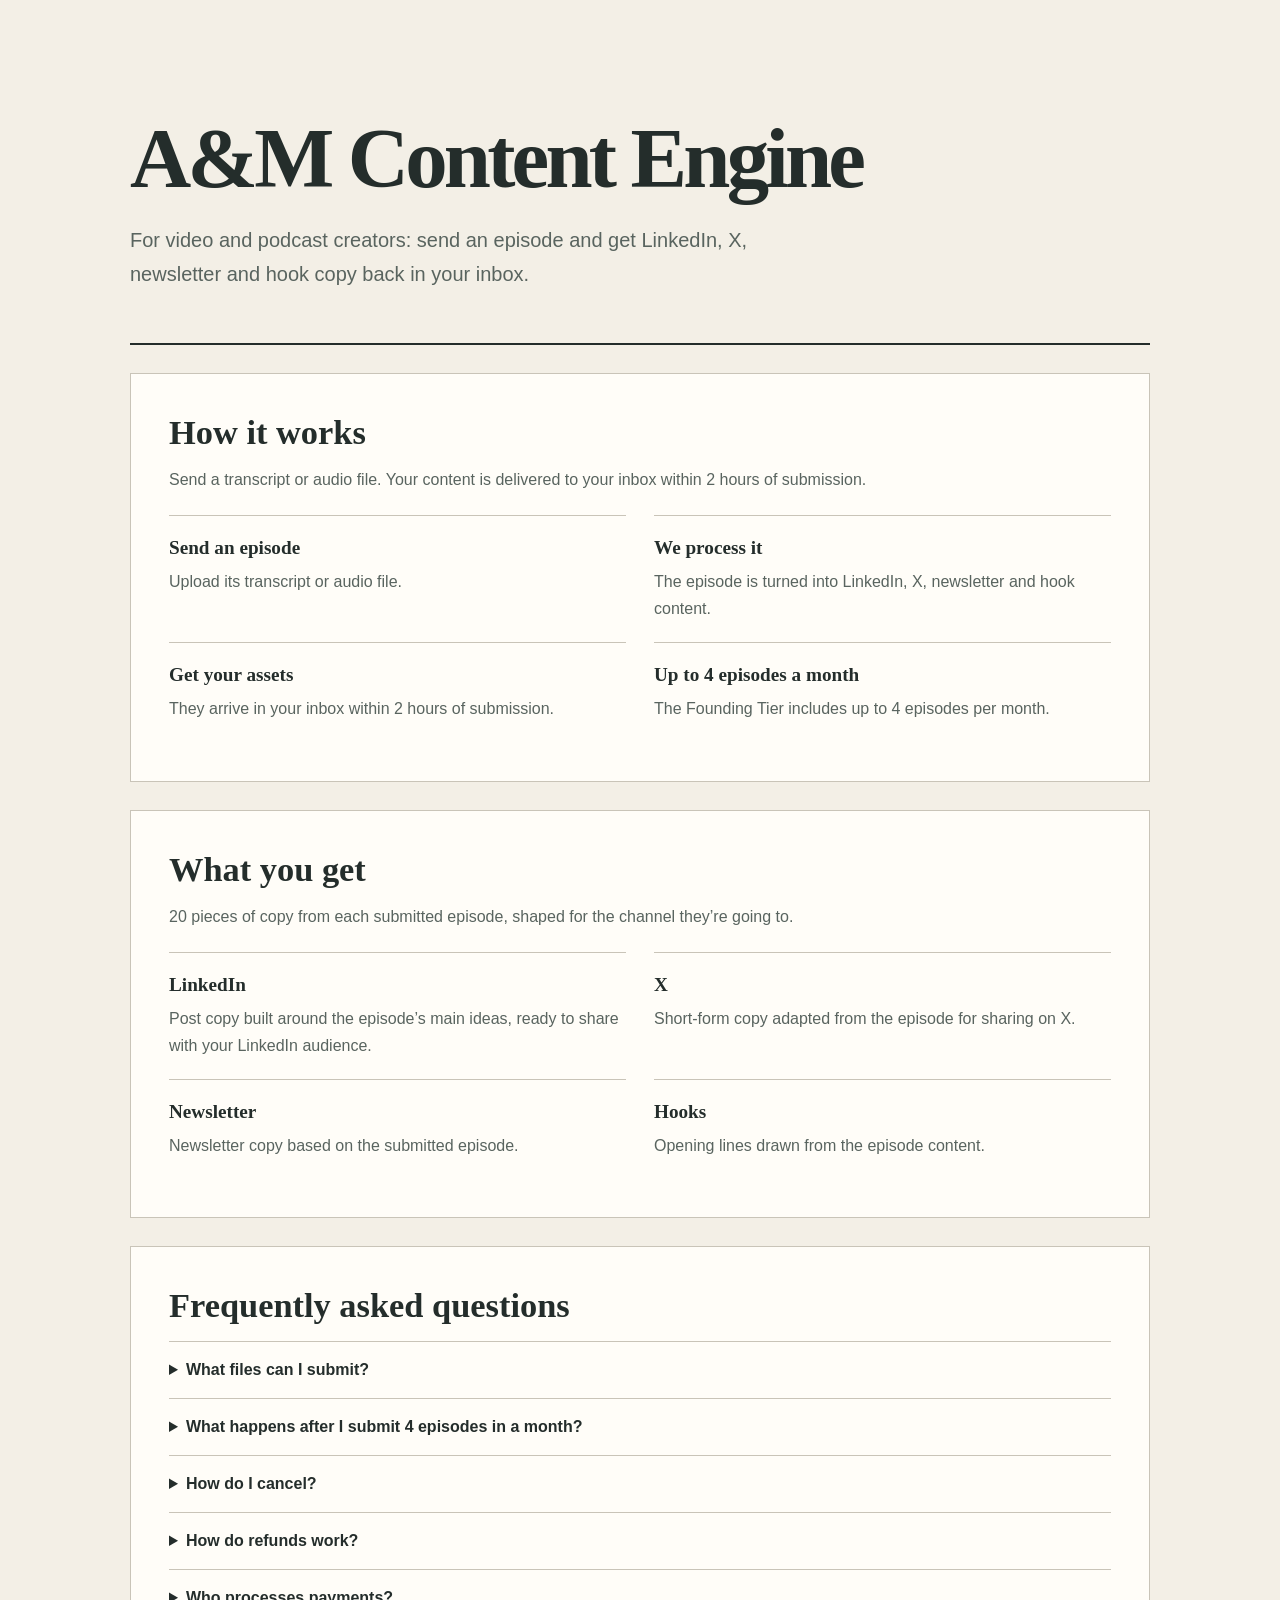
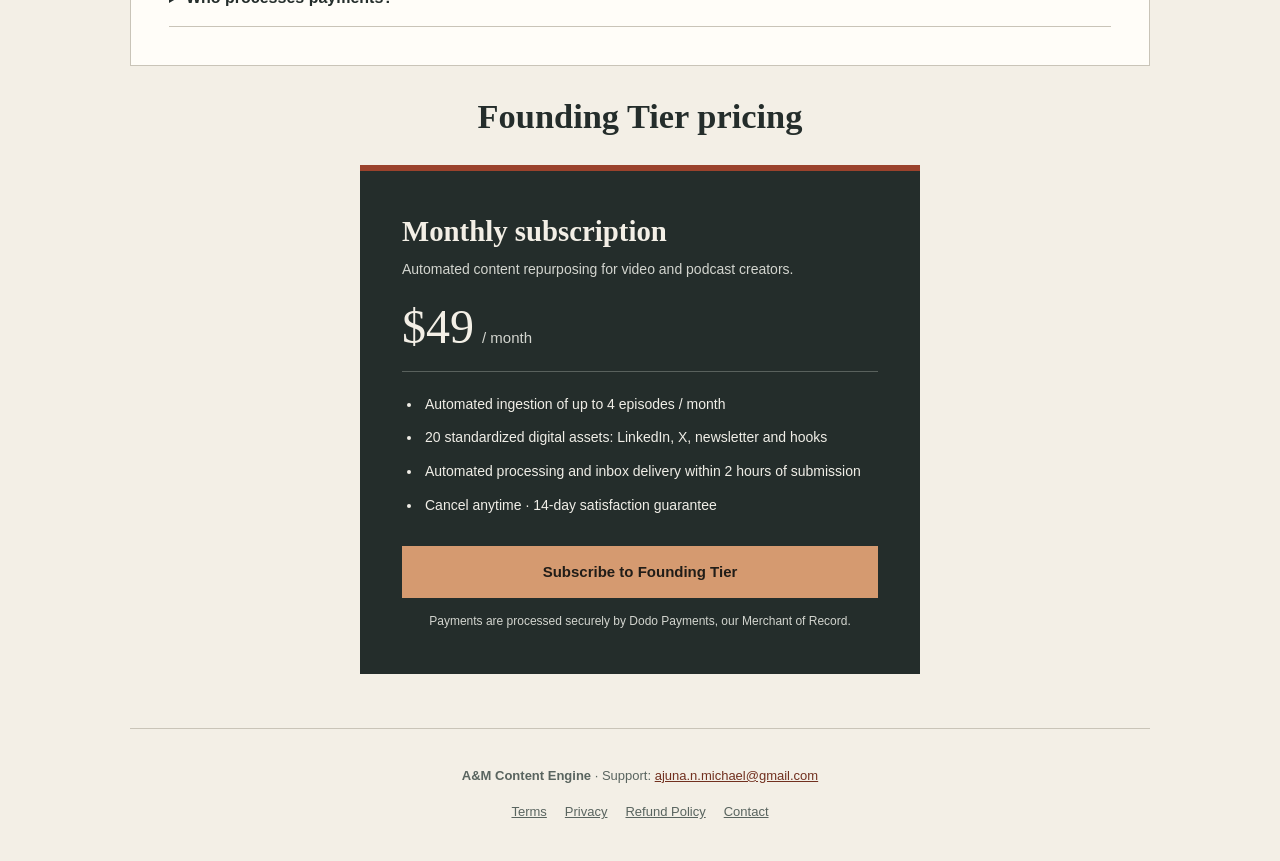
==== index.html @ dd45c7aa "Refresh content engine page design and copy" ====
<!DOCTYPE html>
<html lang="en">
<head>
  <meta charset="UTF-8">
  <meta name="viewport" content="width=device-width, initial-scale=1.0">
  <meta name="description" content="Turn long-form video and podcast episodes into LinkedIn, X, newsletter and hook content. Founding Tier: $49/month.">
  <title>A&amp;M Content Engine — Founding Tier</title>
  <style>
    :root {
      --paper: #f3efe6;
      --surface: #fffdf8;
      --ink: #242d2b;
      --muted: #59645f;
      --accent: #9a422c;
      --accent-dark: #71301f;
      --line: #c9c4b8;
      --soft: #e8e2d6;
    }
    * { box-sizing: border-box; }
    html { scroll-behavior: smooth; }
    body {
      margin: 0;
      min-height: 100vh;
      padding: 28px;
      background: var(--paper);
      color: var(--ink);
      font-family: "Trebuchet MS", Arial, sans-serif;
      line-height: 1.6;
    }
    h1, h2, h3, .price { font-family: Georgia, "Times New Roman", serif; }
    a { color: var(--accent-dark); }
    a:focus-visible, summary:focus-visible {
      outline: 3px solid var(--accent);
      outline-offset: 4px;
      border-radius: 2px;
    }
    main, .site-footer { width: min(100%, 1020px); margin-inline: auto; }
    .hero { padding: clamp(42px, 8vw, 88px) 0 52px; border-bottom: 2px solid var(--ink); }
    h1 { max-width: 760px; font-size: clamp(2.6rem, 7vw, 5.3rem); line-height: 1; letter-spacing: -.045em; margin: 0 0 22px; }
    .hero p { max-width: 690px; color: var(--muted); font-size: clamp(1.05rem, 2vw, 1.25rem); line-height: 1.7; margin: 0; }
    .section { margin: 28px 0; padding: clamp(22px, 4vw, 38px); background: var(--surface); border: 1px solid var(--line); }
    h2 { font-size: clamp(1.65rem, 3vw, 2.15rem); line-height: 1.2; margin: 0 0 14px; }
    h3 { font-size: 1.2rem; line-height: 1.3; margin: 0 0 8px; }
    .section-intro, .content-card p, .faq p { color: var(--muted); line-height: 1.65; }
    .section-intro { max-width: 720px; margin: 0; }
    .steps, .asset-grid { display: grid; grid-template-columns: repeat(2, minmax(0, 1fr)); gap: 0 28px; margin-top: 22px; }
    .content-card { min-width: 0; padding: 20px 0; border-top: 1px solid var(--line); }
    .content-card p { margin: 0; }
    .faq-list { display: grid; gap: 0; }
    details { border-top: 1px solid var(--line); padding: 16px 0; }
    details:last-child { border-bottom: 1px solid var(--line); }
    summary { cursor: pointer; font-weight: 700; line-height: 1.5; }
    details p { margin: 10px 0 0; }
    .pricing-wrap { display: flex; justify-content: center; padding: 10px 0 30px; }
    .card { width: 100%; max-width: 560px; padding: clamp(24px, 5vw, 42px); background: var(--ink); color: var(--paper); border-top: 6px solid var(--accent); }
    .card h3 { font-size: 1.8rem; margin: 0 0 8px; }
    .description { color: #d3d5cf; font-size: 14px; line-height: 1.6; margin: 0 0 22px; }
    .price-box { display: flex; align-items: baseline; gap: 8px; margin-bottom: 22px; padding-bottom: 20px; border-bottom: 1px solid #59615d; }
    .price { font-size: 3rem; line-height: 1; }
    .period { color: #d3d5cf; font-size: 15px; }
    .features { margin: 0 0 30px; padding-left: 20px; display: flex; flex-direction: column; gap: 12px; }
    .features li { padding-left: 3px; color: #f0eee7; font-size: 14px; line-height: 1.55; }
    .btn { display: block; width: 100%; padding: 14px 20px; background: #d59a70; color: #211d18; font-size: 15px; font-weight: 700; text-align: center; text-decoration: none; transition: background .15s ease-in-out; }
    .btn:hover, .btn:focus-visible { background: #efb58a; }
    .footer-note { margin: 14px 0 0; color: #d3d5cf; text-align: center; font-size: 12px; line-height: 1.6; }
    .site-footer { border-top: 1px solid var(--line); margin-top: 24px; padding: 22px 0 10px; text-align: center; color: var(--muted); font-size: 13px; line-height: 1.8; }
    .footer-links { display: flex; flex-wrap: wrap; justify-content: center; gap: 8px 18px; margin-top: 8px; }
    .footer-links a { color: var(--muted); }
    .footer-links a:hover, .footer-links a:focus-visible { color: var(--accent-dark); text-decoration-thickness: 2px; }
    @media (max-width: 600px) {
      body { padding: 16px; }
      .hero { padding-top: 42px; padding-bottom: 34px; }
      .steps, .asset-grid { grid-template-columns: 1fr; }
      .section { margin: 20px 0; }
    }
  </style>
</head>
<body>
  <main>
    <section class="hero" aria-labelledby="page-title">
      <h1 id="page-title">A&amp;M Content Engine</h1>
      <p>For video and podcast creators: send an episode and get LinkedIn, X, newsletter and hook copy back in your inbox.</p>
    </section>

    <section class="section" aria-labelledby="how-it-works">
      <h2 id="how-it-works">How it works</h2>
      <p class="section-intro">Send a transcript or audio file. Your content is delivered to your inbox within 2 hours of submission.</p>
      <div class="steps">
        <article class="content-card"><h3>Send an episode</h3><p>Upload its transcript or audio file.</p></article>
        <article class="content-card"><h3>We process it</h3><p>The episode is turned into LinkedIn, X, newsletter and hook content.</p></article>
        <article class="content-card"><h3>Get your assets</h3><p>They arrive in your inbox within 2 hours of submission.</p></article>
        <article class="content-card"><h3>Up to 4 episodes a month</h3><p>The Founding Tier includes up to 4 episodes per month.</p></article>
      </div>
    </section>

    <section class="section" aria-labelledby="what-you-get">
      <h2 id="what-you-get">What you get</h2>
      <p class="section-intro">20 pieces of copy from each submitted episode, shaped for the channel they’re going to.</p>
      <div class="asset-grid">
        <article class="content-card"><h3>LinkedIn</h3><p>Post copy built around the episode’s main ideas, ready to share with your LinkedIn audience.</p></article>
        <article class="content-card"><h3>X</h3><p>Short-form copy adapted from the episode for sharing on X.</p></article>
        <article class="content-card"><h3>Newsletter</h3><p>Newsletter copy based on the submitted episode.</p></article>
        <article class="content-card"><h3>Hooks</h3><p>Opening lines drawn from the episode content.</p></article>
      </div>
    </section>

    <section class="section faq" aria-labelledby="faq-heading">
      <h2 id="faq-heading">Frequently asked questions</h2>
      <div class="faq-list">
        <details><summary>What files can I submit?</summary><p>Upload an episode transcript or an audio file.</p></details>
        <details><summary>What happens after I submit 4 episodes in a month?</summary><p>The tier currently includes up to 4 episodes per month. Additional episodes are not included in that monthly allowance.</p></details>
        <details><summary>How do I cancel?</summary><p>You can cancel anytime.</p></details>
        <details><summary>How do refunds work?</summary><p>The plan includes a 14-day satisfaction guarantee. To request a refund, email <a href="mailto:ajuna.n.michael@gmail.com">ajuna.n.michael@gmail.com</a>.</p></details>
        <details><summary>Who processes payments?</summary><p>Dodo Payments processes payments as our Merchant of Record.</p></details>
      </div>
    </section>

    <section aria-labelledby="pricing-heading">
      <h2 id="pricing-heading" style="text-align:center; margin: 30px 0 18px;">Founding Tier pricing</h2>
      <div class="pricing-wrap">
        <div class="card">
          <h3>Monthly subscription</h3>
          <p class="description">Automated content repurposing for video and podcast creators.</p>
          <div class="price-box"><span class="price">$49</span><span class="period">/ month</span></div>
          <ul class="features">
            <li>Automated ingestion of up to 4 episodes / month</li>
            <li>20 standardized digital assets: LinkedIn, X, newsletter and hooks</li>
            <li>Automated processing and inbox delivery within 2 hours of submission</li>
            <li>Cancel anytime · 14-day satisfaction guarantee</li>
          </ul>
          <!-- This checkout button currently points to a test-mode link; replace it with the live Dodo Payments link. -->
          <a id="checkout-button" class="btn" href="https://test.checkout.dodopayments.com/buy/pdt_0NqdzqMUYh8PNbInUNU1d?quantity=1&amp;redirect_url=https://ajunamikedevs.github.io%2F">Subscribe to Founding Tier</a>
          <p class="footer-note">Payments are processed securely by Dodo Payments, our Merchant of Record.</p>
        </div>
      </div>
    </section>
  </main>
  <footer class="site-footer">
    <p><strong>A&amp;M Content Engine</strong> · Support: <a href="mailto:ajuna.n.michael@gmail.com">ajuna.n.michael@gmail.com</a></p>
    <nav class="footer-links" aria-label="Legal and support links">
      <a href="terms.html">Terms</a><a href="privacy.html">Privacy</a><a href="refunds.html">Refund Policy</a><a href="contact.html">Contact</a>
    </nav>
  </footer>
</body>
</html>
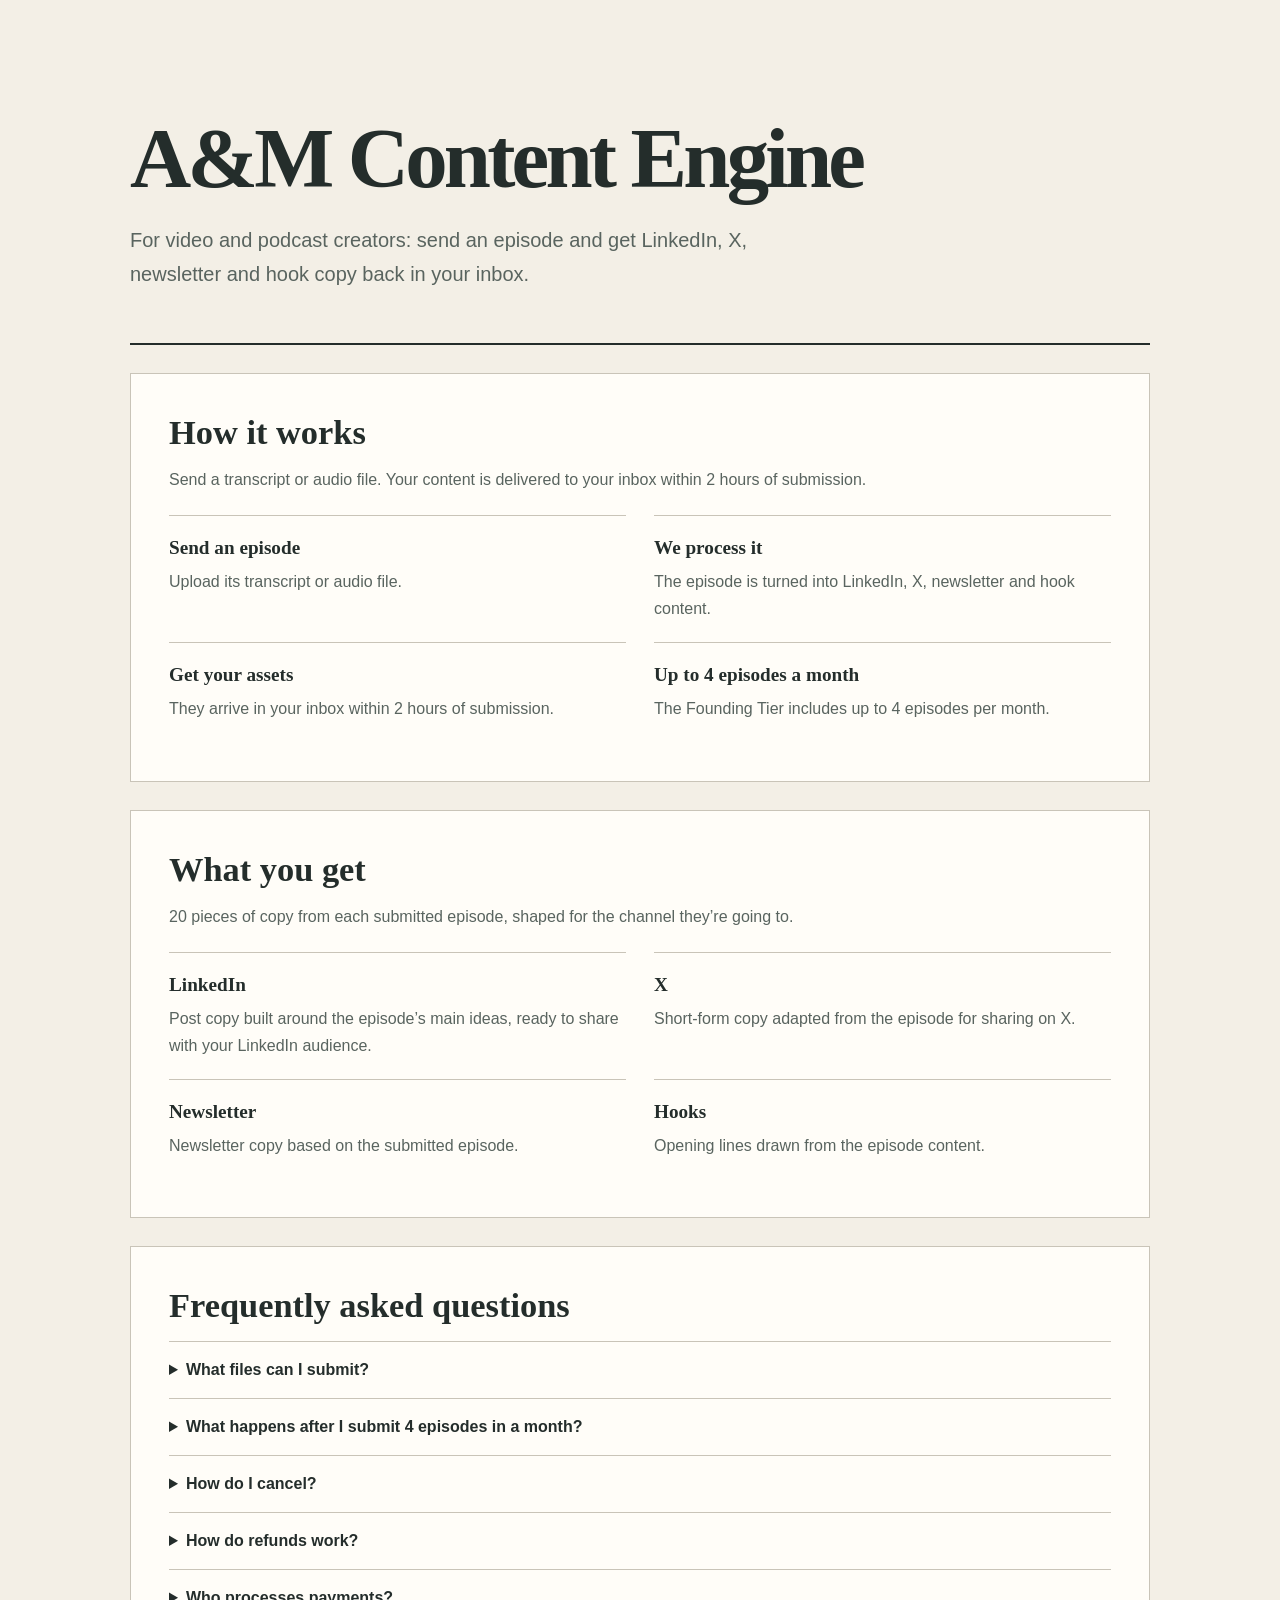
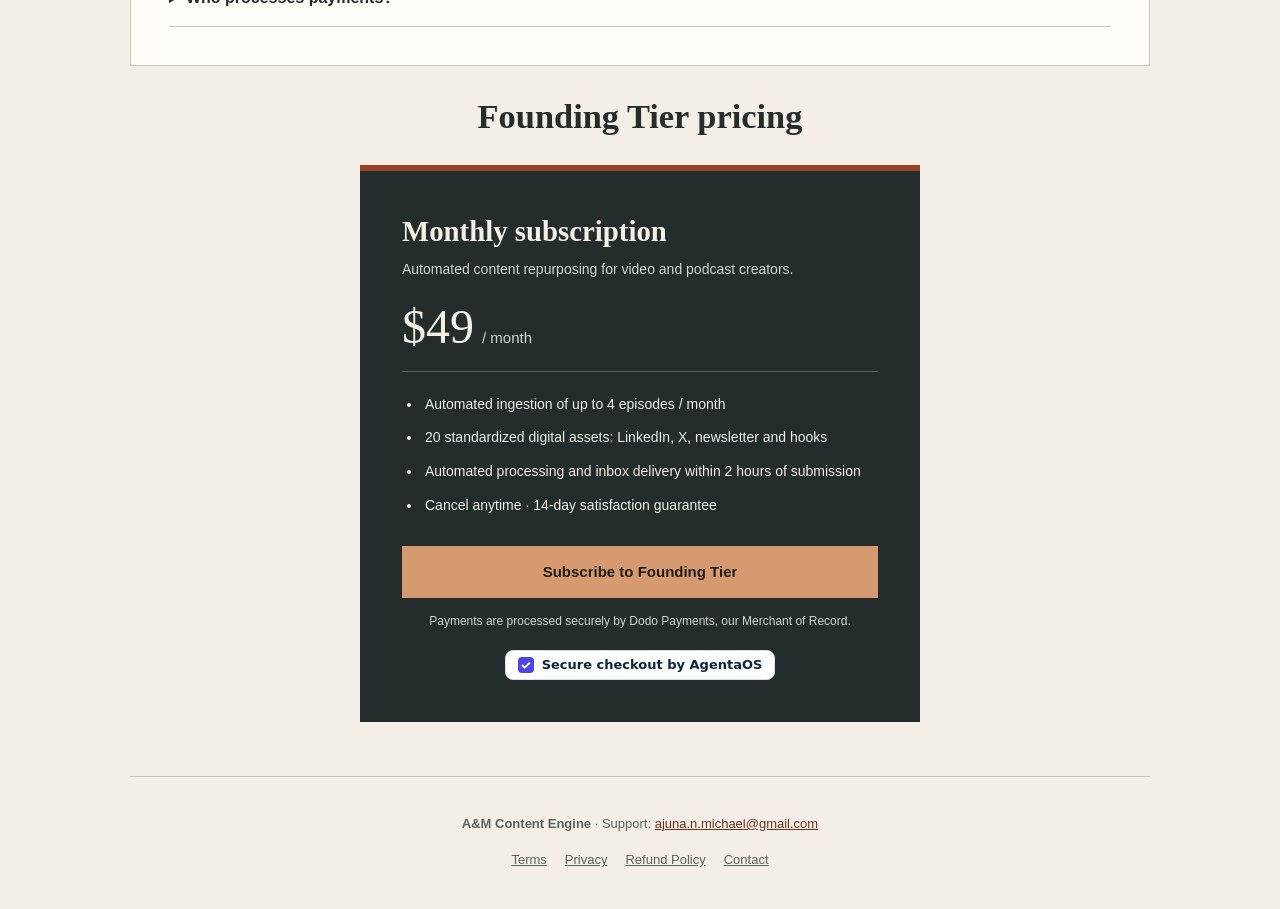
==== commit 34cefe27: "Add AgentaOS verification badge to pricing card" ====
--- a/index.html
+++ b/index.html
@@ -131,6 +131,9 @@
           <!-- This checkout button currently points to a test-mode link; replace it with the live Dodo Payments link. -->
           <a id="checkout-button" class="btn" href="https://test.checkout.dodopayments.com/buy/pdt_0NqdzqMUYh8PNbInUNU1d?quantity=1&amp;redirect_url=https://ajunamikedevs.github.io%2F">Subscribe to Founding Tier</a>
           <p class="footer-note">Payments are processed securely by Dodo Payments, our Merchant of Record.</p>
+          <div style="margin-top: 18px; display: flex; justify-content: center;">
+            <a href="https://agentaos.ai/?ref=badge&amp;m=484adb1f616f6763" data-agentaos-badge="484adb1f616f6763" title="Secure checkout by AgentaOS" style="display:inline-flex;align-items:center;gap:8px;padding:6px 12px;border:1px solid #d7dce5;border-radius:8px;background:#fff;color:#0a2540;font:600 13px/1 system-ui,sans-serif;text-decoration:none"><svg width="16" height="16" viewBox="0 0 16 16" aria-hidden="true"><rect width="16" height="16" rx="4" fill="#4f46e5"/><path d="M4.5 8.5l2.2 2.2L11.5 6" fill="none" stroke="#fff" stroke-width="1.8" stroke-linecap="round" stroke-linejoin="round"/></svg><span>Secure checkout by AgentaOS</span></a>
+          </div>
         </div>
       </div>
     </section>
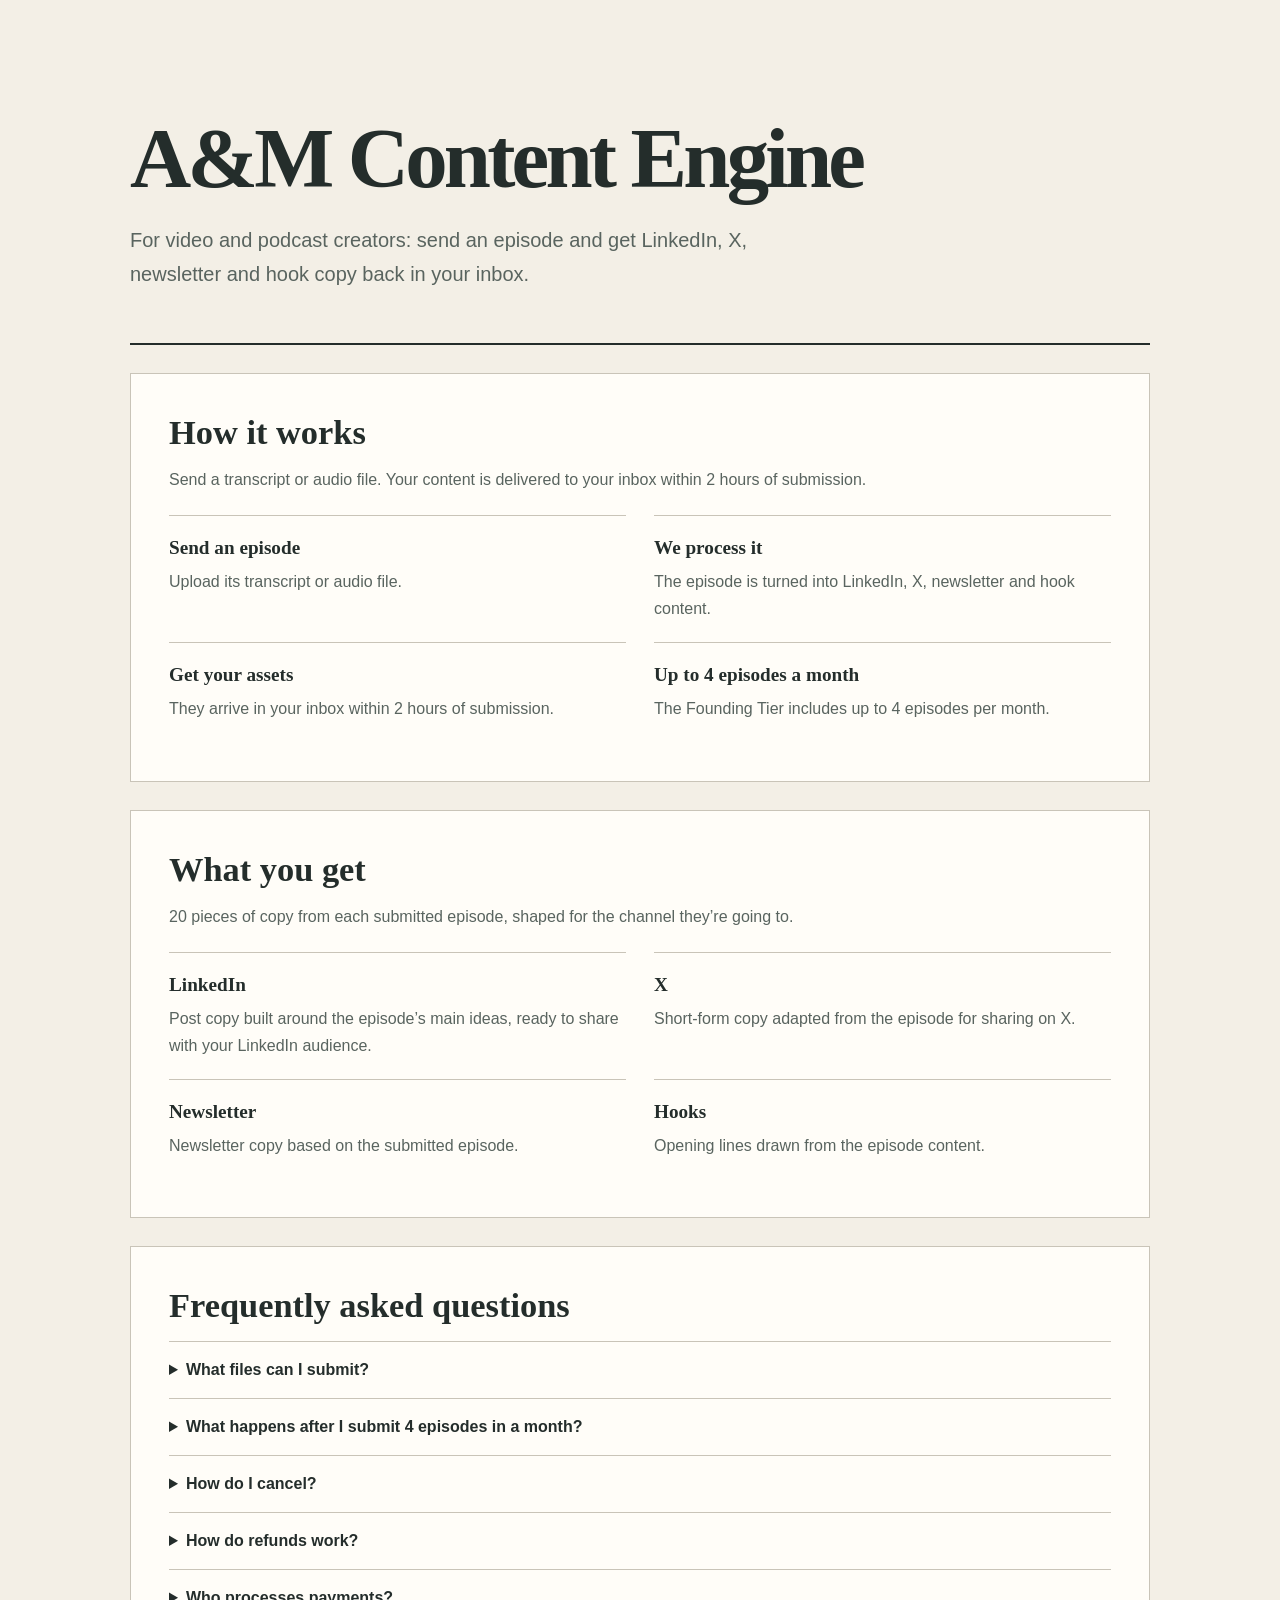
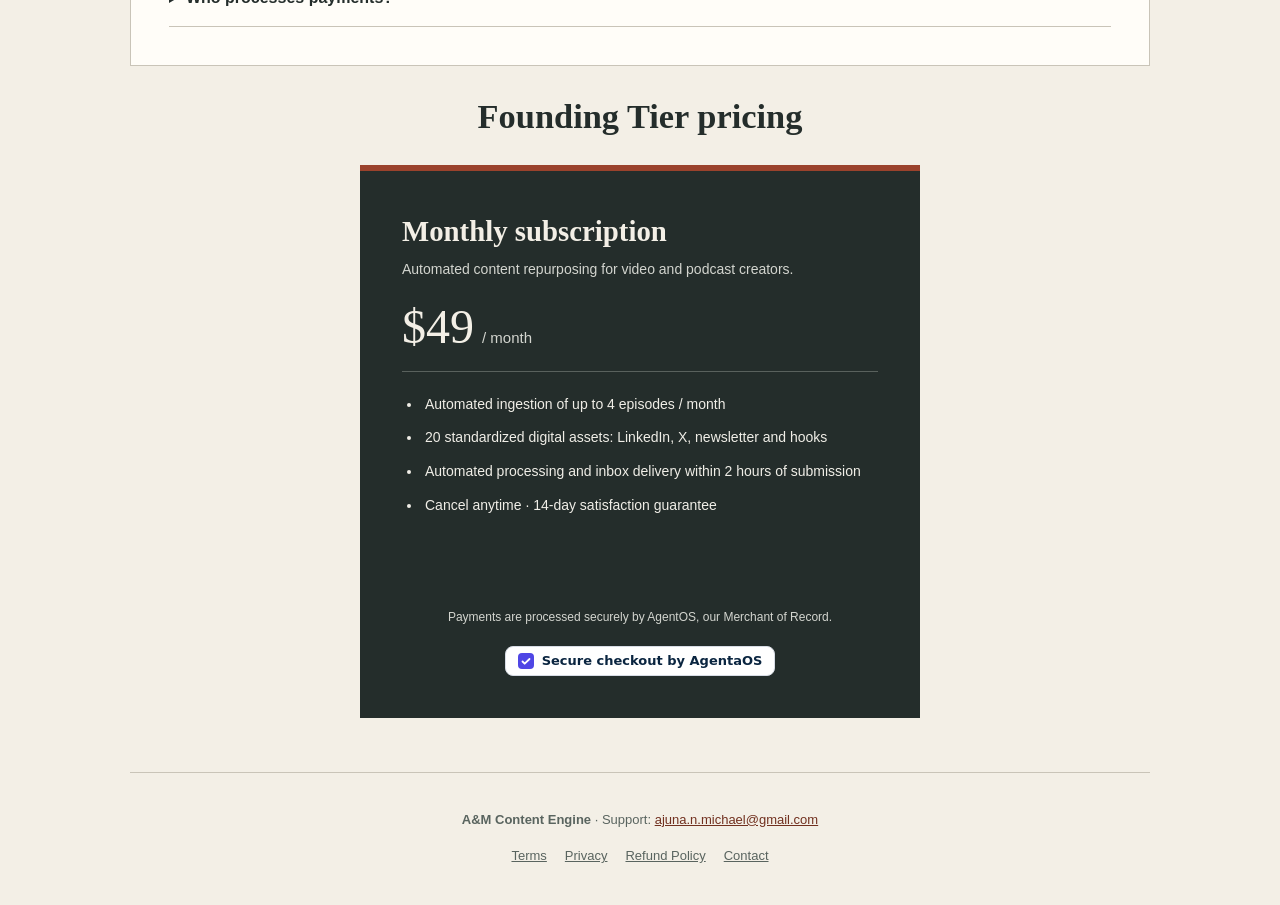
==== commit 6d1caee7: "Switch checkout and homepage payment references to AgentOS" ====
--- a/index.html
+++ b/index.html
@@ -60,9 +60,8 @@
     .period { color: #d3d5cf; font-size: 15px; }
     .features { margin: 0 0 30px; padding-left: 20px; display: flex; flex-direction: column; gap: 12px; }
     .features li { padding-left: 3px; color: #f0eee7; font-size: 14px; line-height: 1.55; }
-    .btn { display: block; width: 100%; padding: 14px 20px; background: #d59a70; color: #211d18; font-size: 15px; font-weight: 700; text-align: center; text-decoration: none; transition: background .15s ease-in-out; }
-    .btn:hover, .btn:focus-visible { background: #efb58a; }
     .footer-note { margin: 14px 0 0; color: #d3d5cf; text-align: center; font-size: 12px; line-height: 1.6; }
+    #checkout { min-height: 48px; }
     .site-footer { border-top: 1px solid var(--line); margin-top: 24px; padding: 22px 0 10px; text-align: center; color: var(--muted); font-size: 13px; line-height: 1.8; }
     .footer-links { display: flex; flex-wrap: wrap; justify-content: center; gap: 8px 18px; margin-top: 8px; }
     .footer-links a { color: var(--muted); }
@@ -111,7 +110,7 @@
         <details><summary>What happens after I submit 4 episodes in a month?</summary><p>The tier currently includes up to 4 episodes per month. Additional episodes are not included in that monthly allowance.</p></details>
         <details><summary>How do I cancel?</summary><p>You can cancel anytime.</p></details>
         <details><summary>How do refunds work?</summary><p>The plan includes a 14-day satisfaction guarantee. To request a refund, email <a href="mailto:ajuna.n.michael@gmail.com">ajuna.n.michael@gmail.com</a>.</p></details>
-        <details><summary>Who processes payments?</summary><p>Dodo Payments processes payments as our Merchant of Record.</p></details>
+        <details><summary>Who processes payments?</summary><p>AgentOS processes payments as our Merchant of Record.</p></details>
       </div>
     </section>
 
@@ -128,9 +127,12 @@
             <li>Automated processing and inbox delivery within 2 hours of submission</li>
             <li>Cancel anytime · 14-day satisfaction guarantee</li>
           </ul>
-          <!-- This checkout button currently points to a test-mode link; replace it with the live Dodo Payments link. -->
-          <a id="checkout-button" class="btn" href="https://test.checkout.dodopayments.com/buy/pdt_0NqdzqMUYh8PNbInUNU1d?quantity=1&amp;redirect_url=https://ajunamikedevs.github.io%2F">Subscribe to Founding Tier</a>
-          <p class="footer-note">Payments are processed securely by Dodo Payments, our Merchant of Record.</p>
+          <div id="checkout"></div>
+          <script src="https://app.agentaos.ai/v1/agentaos.js"></script>
+          <script>
+            AgentaOS.checkout.open({ link: 'https://app.agentaos.ai/pay/zM3DQezDcS28dCMlYn1IOA', target: '#checkout' });
+          </script>
+          <p class="footer-note">Payments are processed securely by AgentOS, our Merchant of Record.</p>
           <div style="margin-top: 18px; display: flex; justify-content: center;">
             <a href="https://agentaos.ai/?ref=badge&amp;m=484adb1f616f6763" data-agentaos-badge="484adb1f616f6763" title="Secure checkout by AgentaOS" style="display:inline-flex;align-items:center;gap:8px;padding:6px 12px;border:1px solid #d7dce5;border-radius:8px;background:#fff;color:#0a2540;font:600 13px/1 system-ui,sans-serif;text-decoration:none"><svg width="16" height="16" viewBox="0 0 16 16" aria-hidden="true"><rect width="16" height="16" rx="4" fill="#4f46e5"/><path d="M4.5 8.5l2.2 2.2L11.5 6" fill="none" stroke="#fff" stroke-width="1.8" stroke-linecap="round" stroke-linejoin="round"/></svg><span>Secure checkout by AgentaOS</span></a>
           </div>
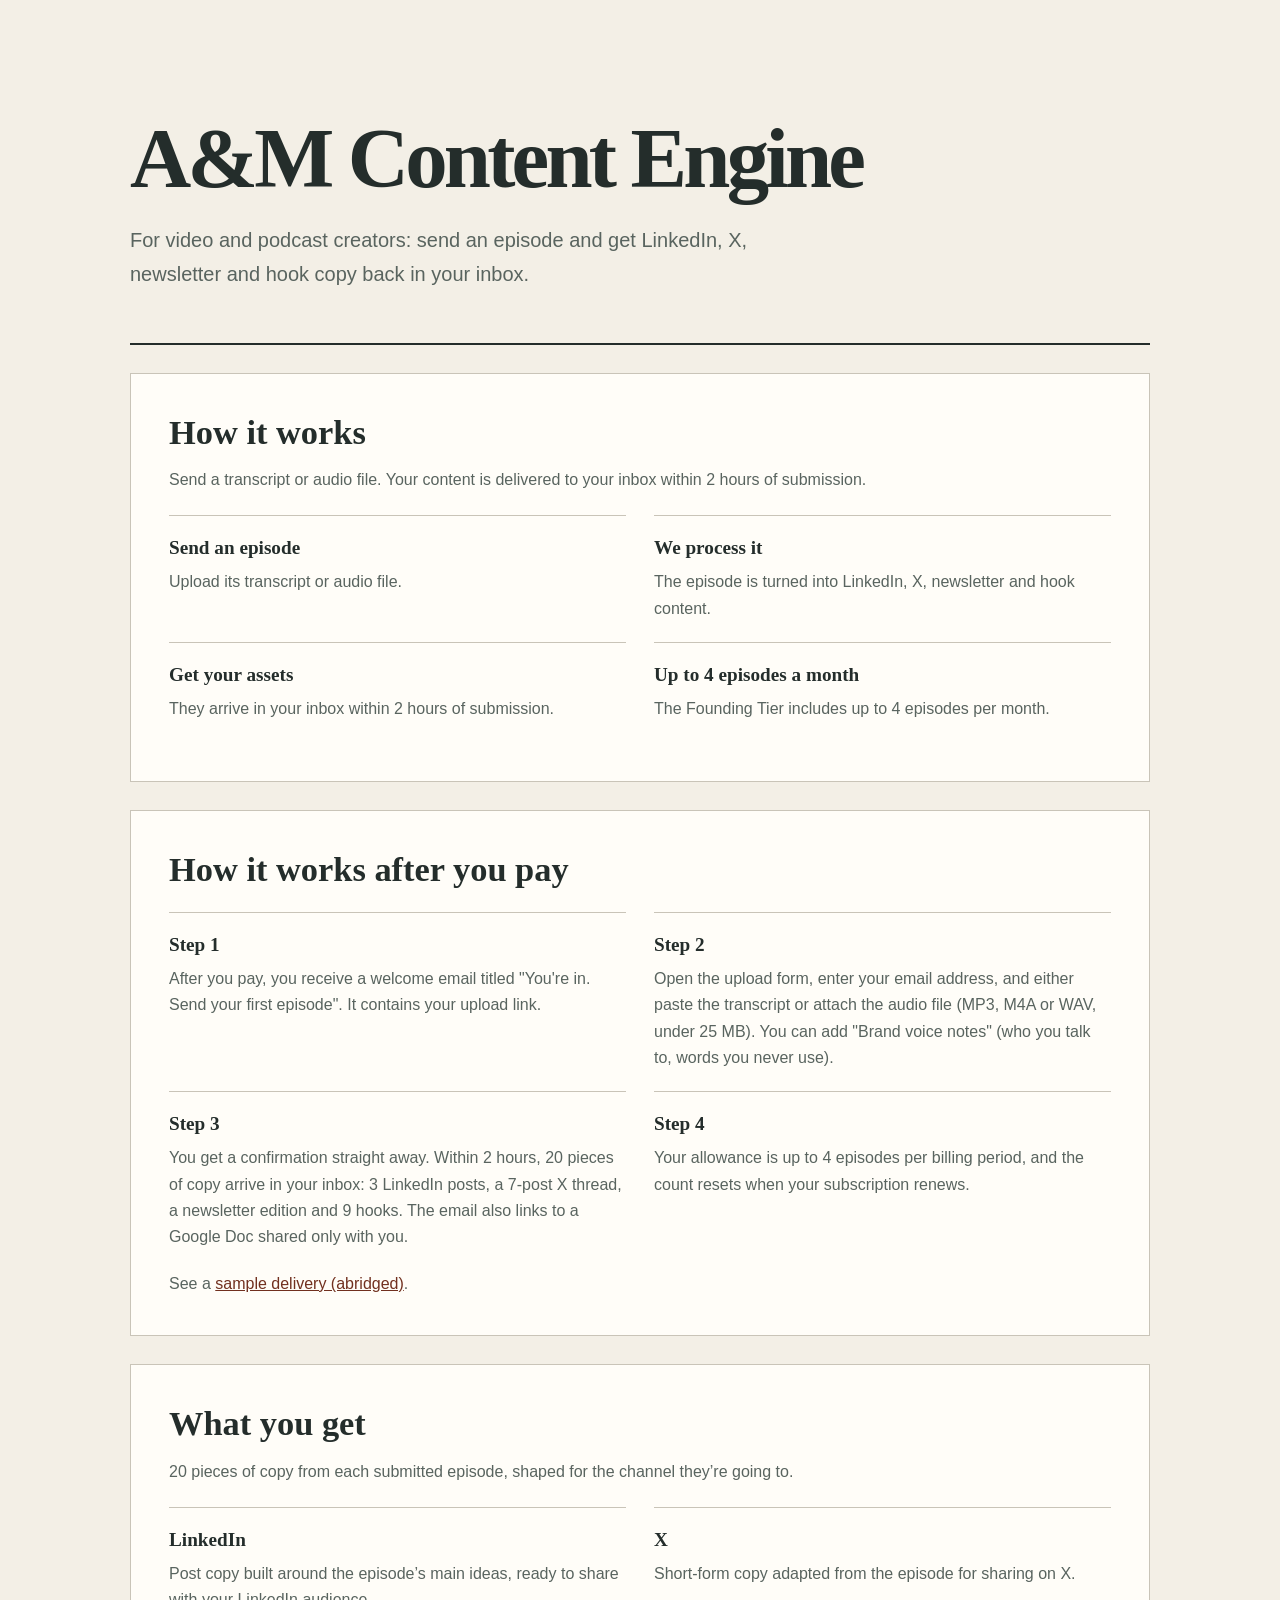
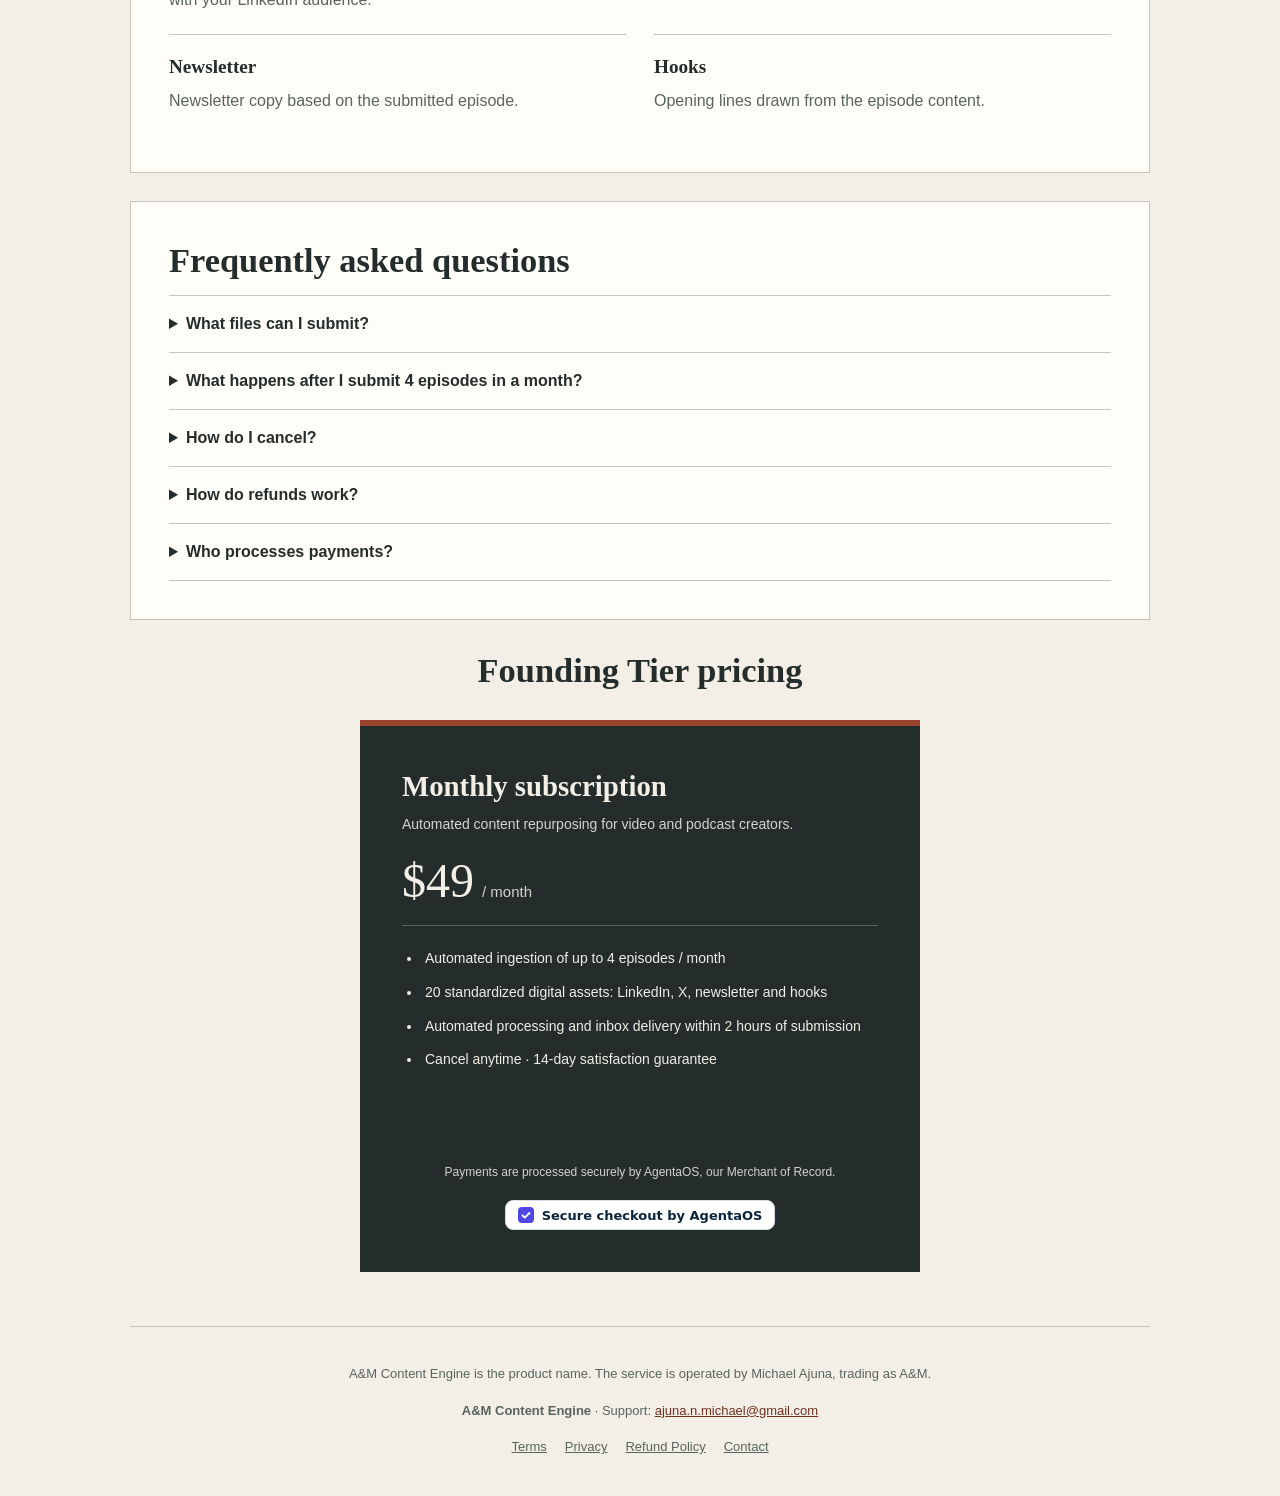
==== commit 0d47f222: "Name seller, fix AgentaOS spelling, explain cancellation, add post-payment steps and sample delivery" ====
--- a/index.html
+++ b/index.html
@@ -92,6 +92,17 @@
       </div>
     </section>
 
+    <section class="section" aria-labelledby="after-you-pay">
+      <h2 id="after-you-pay">How it works after you pay</h2>
+      <div class="steps">
+        <article class="content-card"><h3>Step 1</h3><p>After you pay, you receive a welcome email titled "You're in. Send your first episode". It contains your upload link.</p></article>
+        <article class="content-card"><h3>Step 2</h3><p>Open the upload form, enter your email address, and either paste the transcript or attach the audio file (MP3, M4A or WAV, under 25 MB). You can add "Brand voice notes" (who you talk to, words you never use).</p></article>
+        <article class="content-card"><h3>Step 3</h3><p>You get a confirmation straight away. Within 2 hours, 20 pieces of copy arrive in your inbox: 3 LinkedIn posts, a 7-post X thread, a newsletter edition and 9 hooks. The email also links to a Google Doc shared only with you.</p></article>
+        <article class="content-card"><h3>Step 4</h3><p>Your allowance is up to 4 episodes per billing period, and the count resets when your subscription renews.</p></article>
+      </div>
+      <p class="section-intro">See a <a href="sample.html">sample delivery (abridged)</a>.</p>
+    </section>
+
     <section class="section" aria-labelledby="what-you-get">
       <h2 id="what-you-get">What you get</h2>
       <p class="section-intro">20 pieces of copy from each submitted episode, shaped for the channel they’re going to.</p>
@@ -108,9 +119,9 @@
       <div class="faq-list">
         <details><summary>What files can I submit?</summary><p>Upload an episode transcript or an audio file.</p></details>
         <details><summary>What happens after I submit 4 episodes in a month?</summary><p>The tier currently includes up to 4 episodes per month. Additional episodes are not included in that monthly allowance.</p></details>
-        <details><summary>How do I cancel?</summary><p>You can cancel anytime.</p></details>
+        <details><summary>How do I cancel?</summary><p>To cancel, use the cancel link in your welcome email (it includes your personal cancel code), or reply to that email with 'Cancel'. Cancelling stops the next renewal. You keep access until the end of the period you have paid for, and you will not be charged again.</p></details>
         <details><summary>How do refunds work?</summary><p>The plan includes a 14-day satisfaction guarantee. To request a refund, email <a href="mailto:ajuna.n.michael@gmail.com">ajuna.n.michael@gmail.com</a>.</p></details>
-        <details><summary>Who processes payments?</summary><p>AgentOS processes payments as our Merchant of Record.</p></details>
+        <details><summary>Who processes payments?</summary><p>AgentaOS processes payments as our Merchant of Record.</p></details>
       </div>
     </section>
 
@@ -132,7 +143,7 @@
           <script>
             AgentaOS.checkout.open({ link: 'https://app.agentaos.ai/pay/zM3DQezDcS28dCMlYn1IOA', target: '#checkout' });
           </script>
-          <p class="footer-note">Payments are processed securely by AgentOS, our Merchant of Record.</p>
+          <p class="footer-note">Payments are processed securely by AgentaOS, our Merchant of Record.</p>
           <div style="margin-top: 18px; display: flex; justify-content: center;">
             <a href="https://agentaos.ai/?ref=badge&amp;m=484adb1f616f6763" data-agentaos-badge="484adb1f616f6763" title="Secure checkout by AgentaOS" style="display:inline-flex;align-items:center;gap:8px;padding:6px 12px;border:1px solid #d7dce5;border-radius:8px;background:#fff;color:#0a2540;font:600 13px/1 system-ui,sans-serif;text-decoration:none"><svg width="16" height="16" viewBox="0 0 16 16" aria-hidden="true"><rect width="16" height="16" rx="4" fill="#4f46e5"/><path d="M4.5 8.5l2.2 2.2L11.5 6" fill="none" stroke="#fff" stroke-width="1.8" stroke-linecap="round" stroke-linejoin="round"/></svg><span>Secure checkout by AgentaOS</span></a>
           </div>
@@ -141,6 +152,7 @@
     </section>
   </main>
   <footer class="site-footer">
+    <p>A&amp;M Content Engine is the product name. The service is operated by Michael Ajuna, trading as A&amp;M.</p>
     <p><strong>A&amp;M Content Engine</strong> · Support: <a href="mailto:ajuna.n.michael@gmail.com">ajuna.n.michael@gmail.com</a></p>
     <nav class="footer-links" aria-label="Legal and support links">
       <a href="terms.html">Terms</a><a href="privacy.html">Privacy</a><a href="refunds.html">Refund Policy</a><a href="contact.html">Contact</a>
